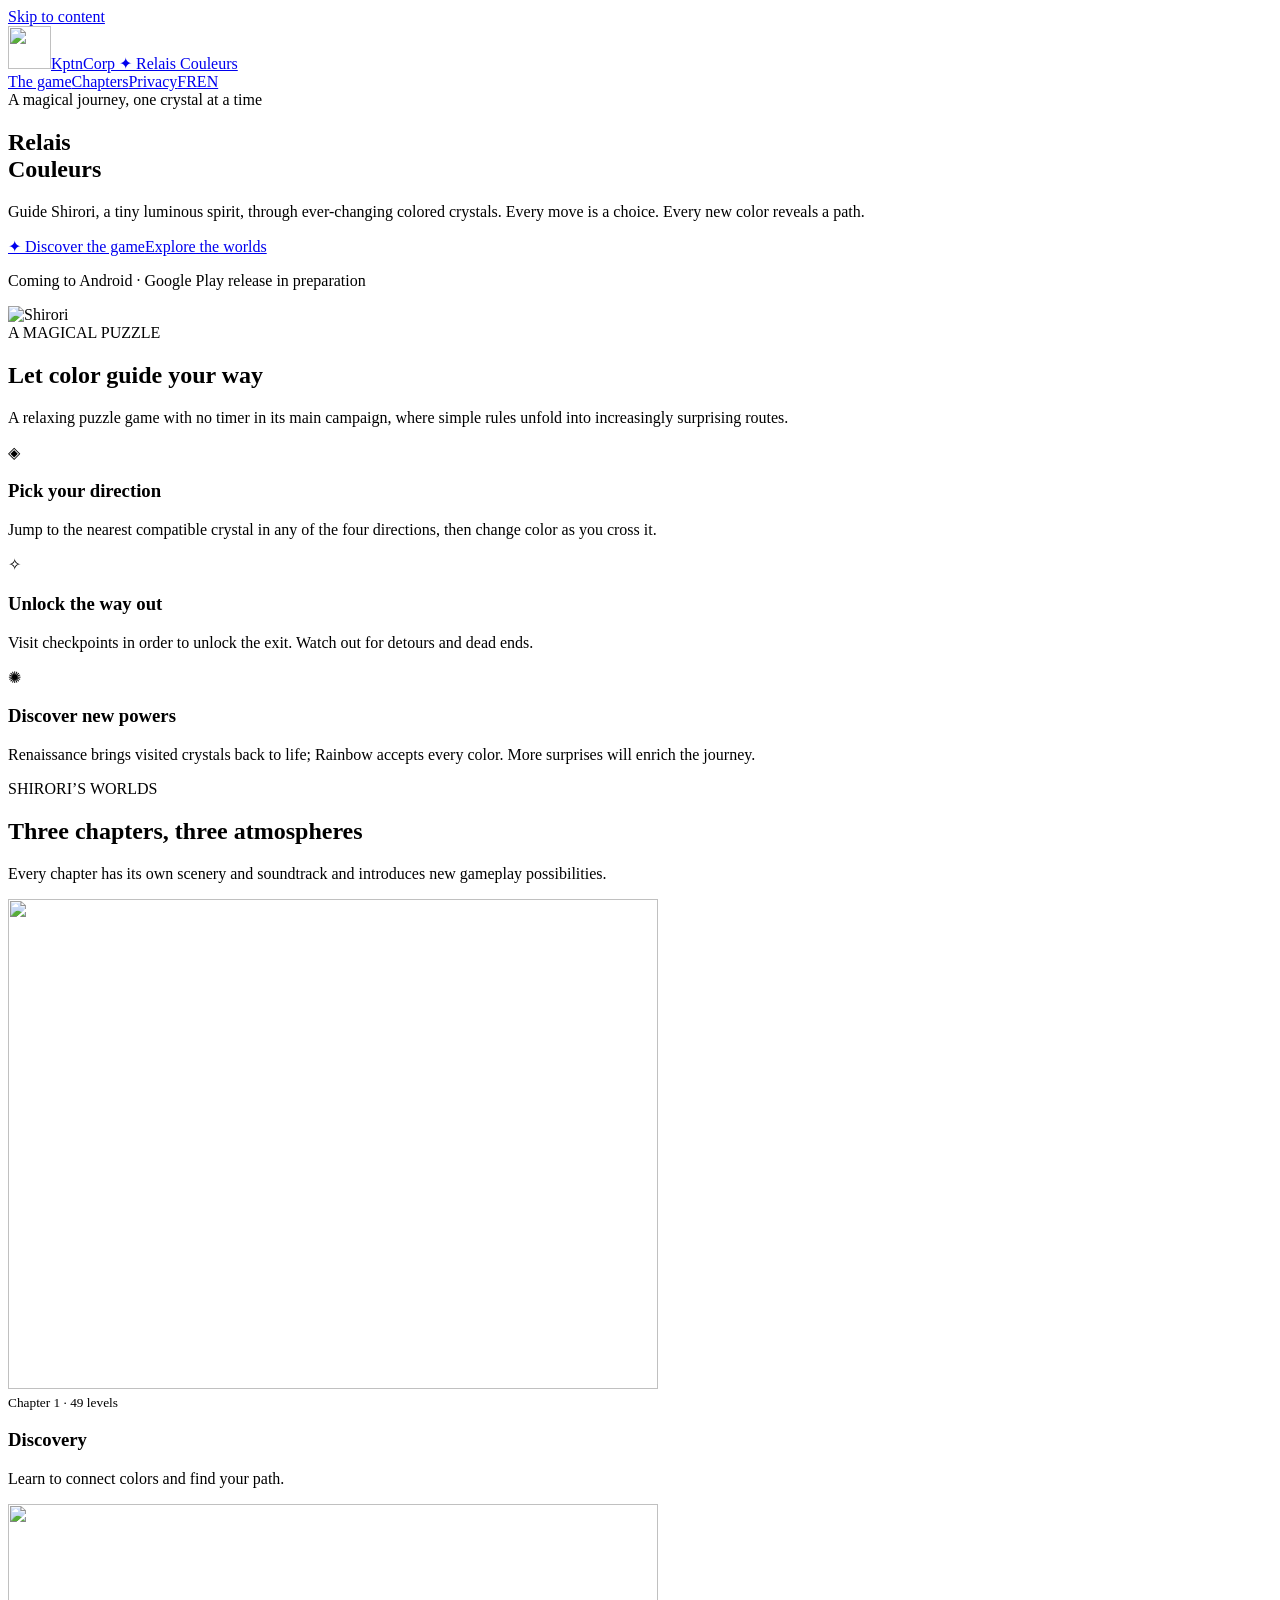
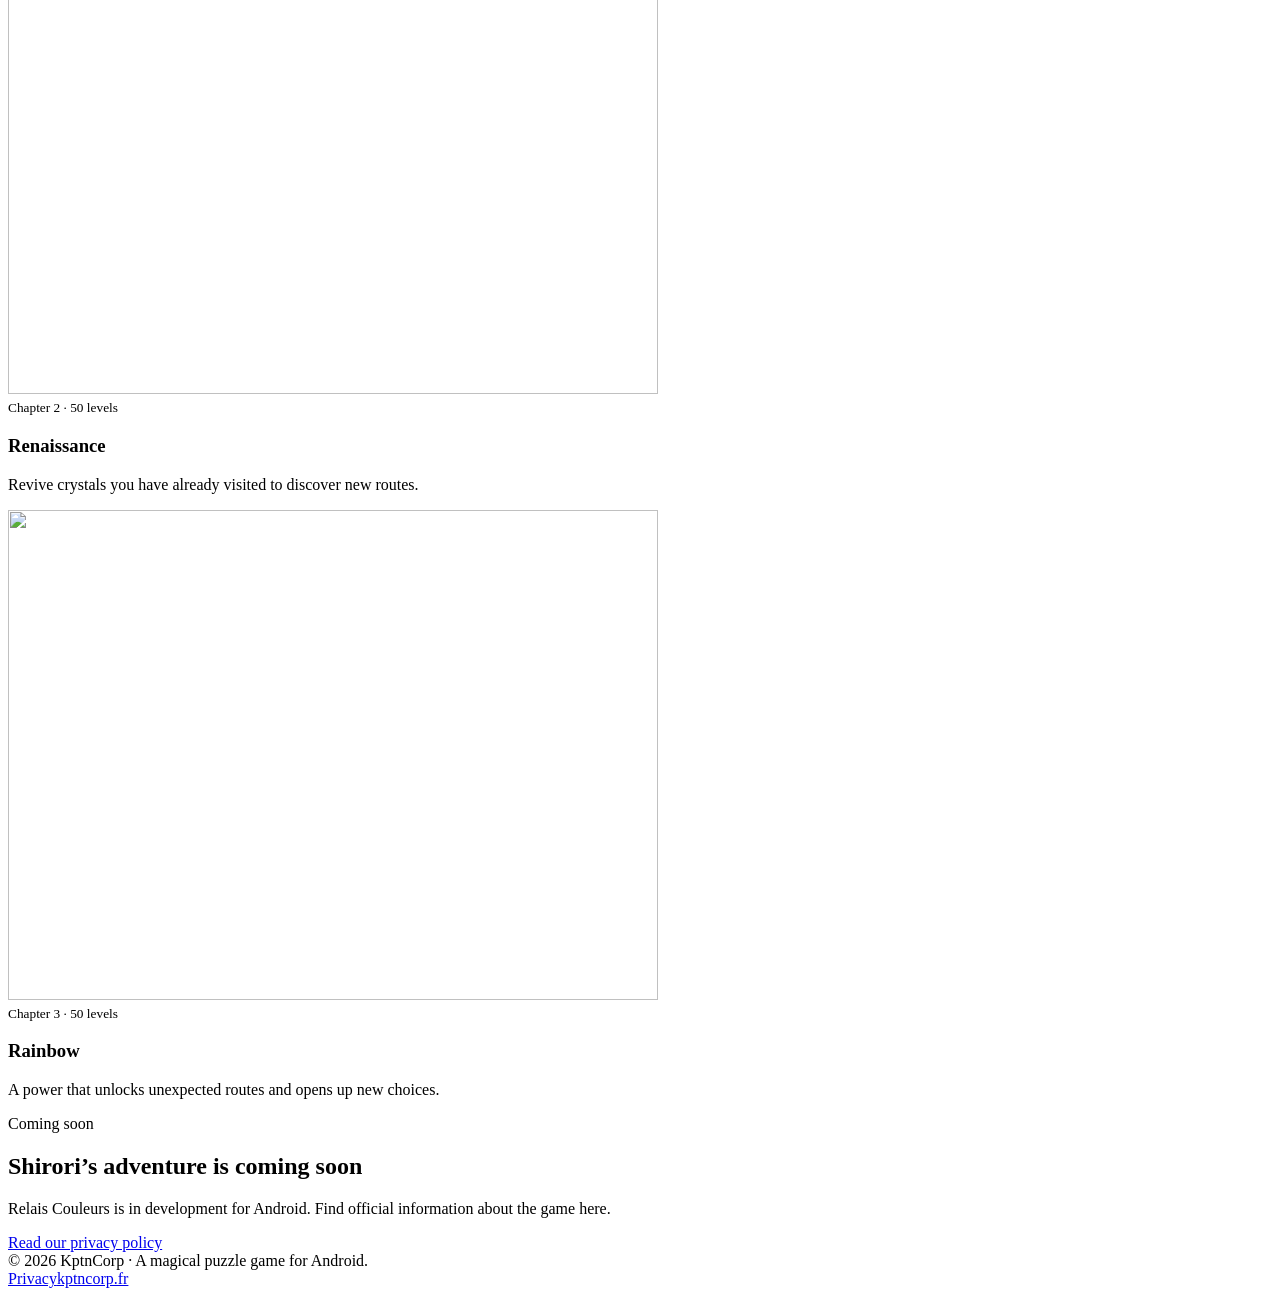
==== en/index.html @ 70d1f200 "first version 1ière version du site" ====
<!doctype html><html lang="en"><head><meta charset="utf-8"><meta name="viewport" content="width=device-width, initial-scale=1"><meta name="theme-color" content="#071525"><meta name="description" content="Guide Shirori, a tiny luminous spirit, through ever-changing colored crystals. Every move is a choice. Every new color reveals a path."><title>Relais Couleurs — Shirori’s Journey</title><link rel="icon" href="/relais-couleurs/assets/icon.png"><link rel="stylesheet" href="/relais-couleurs/style.css"><link rel="canonical" href="https://kptncorp.fr/relais-couleurs/en/"><link rel="alternate" hreflang="fr" href="https://kptncorp.fr/relais-couleurs/fr/"><link rel="alternate" hreflang="en" href="https://kptncorp.fr/relais-couleurs/en/"><link rel="alternate" hreflang="x-default" href="https://kptncorp.fr/relais-couleurs/"></head><body><a class="skip" href="#content">Skip to content</a><header class="container topbar"><a class="brand" href="/relais-couleurs/en/"><img src="/relais-couleurs/assets/icon.png" alt="" width="43" height="43">KptnCorp <span aria-hidden="true">✦</span> Relais Couleurs</a><nav class="nav" aria-label="Main navigation"><a href="/relais-couleurs/en/#game">The game</a><a href="/relais-couleurs/en/#chapters">Chapters</a><a href="/relais-couleurs/en/privacy.html">Privacy</a><span class="lang" aria-label="Language"><a href="/relais-couleurs/fr/" class="" lang="fr" >FR</a><a href="/relais-couleurs/en/" class="selected" lang="en" aria-current="page">EN</a></span></nav></header><main id="content"><section class="container hero"><div class="hero-text"><span class="eyebrow">A magical journey, one crystal at a time</span><h1>Relais<br>Couleurs</h1><p class="lead">Guide Shirori, a tiny luminous spirit, through ever-changing colored crystals. Every move is a choice. Every new color reveals a path.</p><div class="hero-actions"><a class="button" href="#game">✦ Discover the game</a><a class="button secondary" href="#chapters">Explore the worlds</a></div><p class="note">Coming to Android · Google Play release in preparation</p></div><div class="hero-figure"><img src="/relais-couleurs/assets/shirori.webp" alt="Shirori" width="960" height="640"></div></section><div class="container rule"></div><section class="container section" id="game"><div class="section-head"><span class="eyebrow">A MAGICAL PUZZLE</span><h2>Let color guide your way</h2><p>A relaxing puzzle game with no timer in its main campaign, where simple rules unfold into increasingly surprising routes.</p></div><div class="features"><article class="feature"><span class="symbol" aria-hidden="true">◈</span><h3>Pick your direction</h3><p>Jump to the nearest compatible crystal in any of the four directions, then change color as you cross it.</p></article><article class="feature"><span class="symbol" aria-hidden="true">✧</span><h3>Unlock the way out</h3><p>Visit checkpoints in order to unlock the exit. Watch out for detours and dead ends.</p></article><article class="feature"><span class="symbol" aria-hidden="true">✺</span><h3>Discover new powers</h3><p>Renaissance brings visited crystals back to life; Rainbow accepts every color. More surprises will enrich the journey.</p></article></div></section><section class="container section" id="chapters"><div class="section-head"><span class="eyebrow">SHIRORI’S WORLDS</span><h2>Three chapters, three atmospheres</h2><p>Every chapter has its own scenery and soundtrack and introduces new gameplay possibilities.</p></div><div class="chapters"><article class="chapter"><img loading="lazy" src="/relais-couleurs/assets/thumb1.webp" alt="" width="650" height="490"><div class="chapter-content"><small>Chapter 1 · 49 levels</small><h3>Discovery</h3><p>Learn to connect colors and find your path.</p></div></article><article class="chapter"><img loading="lazy" src="/relais-couleurs/assets/thumb2.webp" alt="" width="650" height="490"><div class="chapter-content"><small>Chapter 2 · 50 levels</small><h3>Renaissance</h3><p>Revive crystals you have already visited to discover new routes.</p></div></article><article class="chapter"><img loading="lazy" src="/relais-couleurs/assets/thumb3.webp" alt="" width="650" height="490"><div class="chapter-content"><small>Chapter 3 · 50 levels</small><h3>Rainbow</h3><p>A power that unlocks unexpected routes and opens up new choices.</p></div></article></div></section><section class="container section"><div class="cta"><span class="eyebrow">Coming soon</span><h2>Shirori’s adventure is coming soon</h2><p>Relais Couleurs is in development for Android. Find official information about the game here.</p><a class="button secondary" href="/relais-couleurs/en/privacy.html">Read our privacy policy</a></div></section></main><footer class="footer"><div class="container footer-inner"><span>© 2026 KptnCorp · A magical puzzle game for Android.</span><div><a href="/relais-couleurs/en/privacy.html">Privacy</a><a href="https://kptncorp.fr/">kptncorp.fr</a></div></div></footer></body></html>
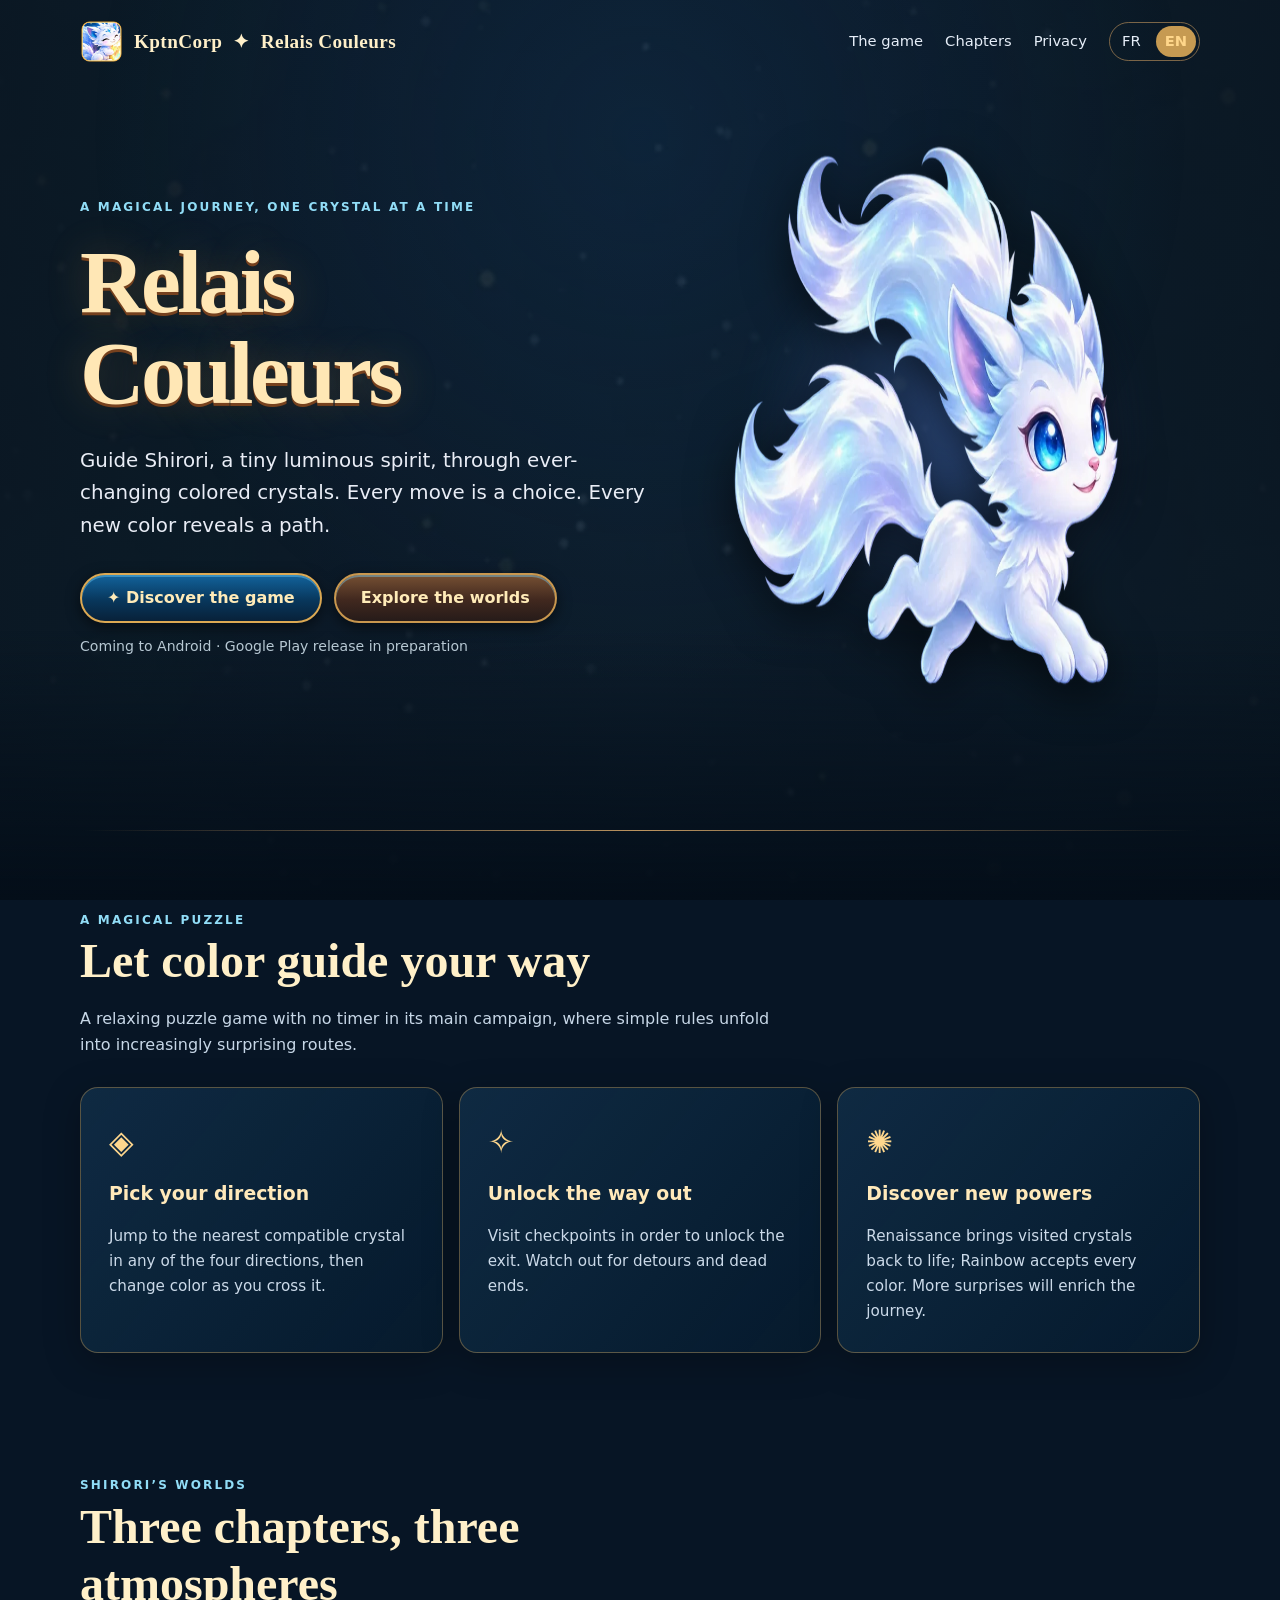
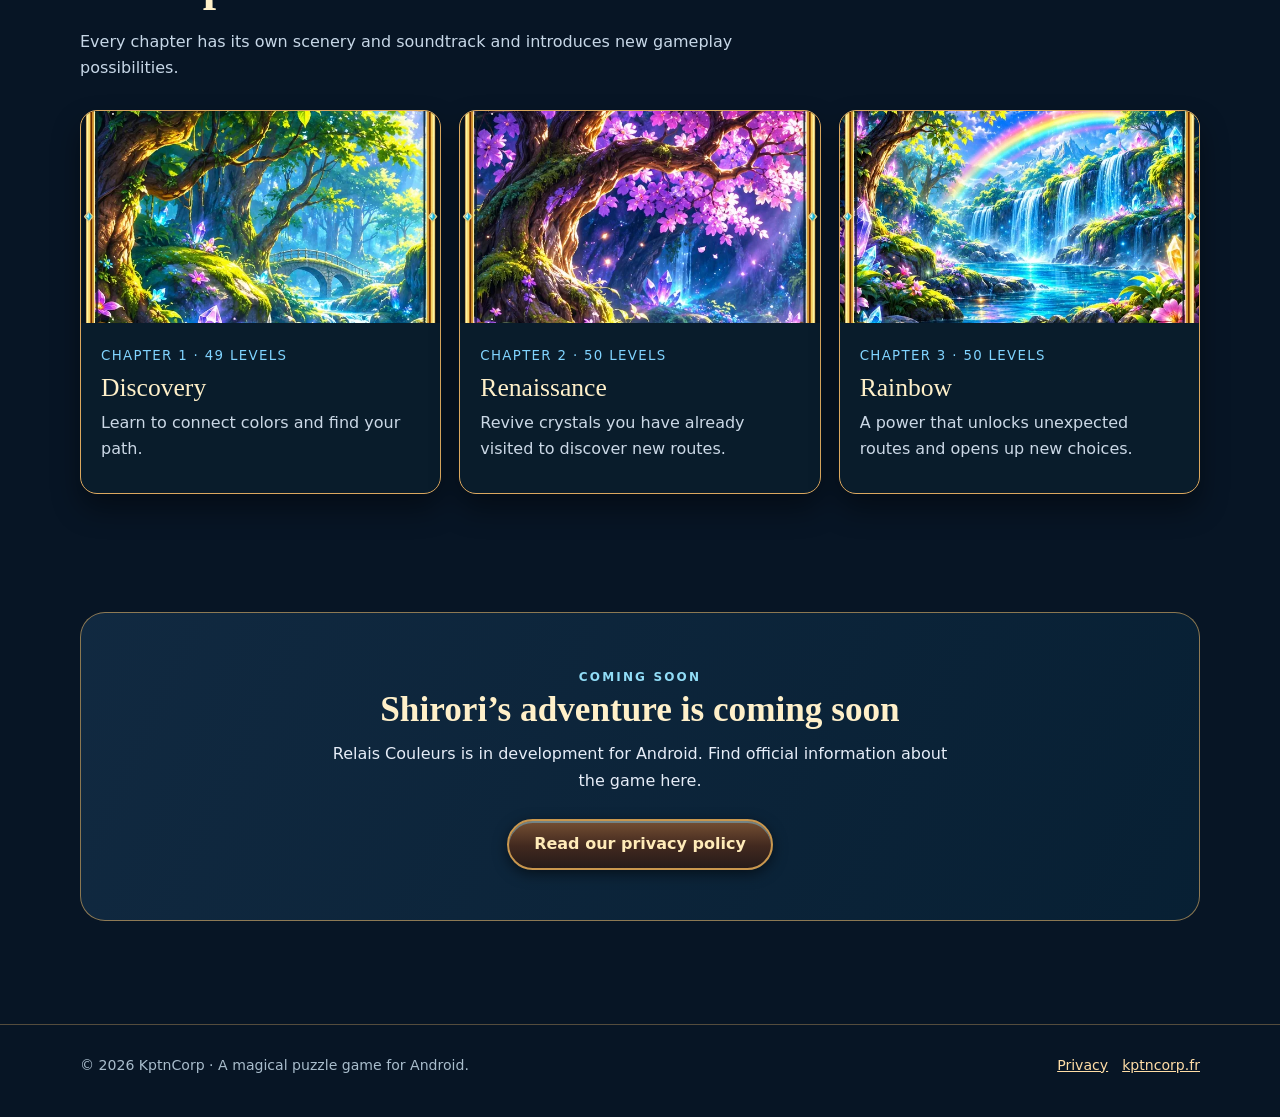
==== commit 001f23bc: "Modif pour GitHub" ====
--- a/en/index.html
+++ b/en/index.html
@@ -1 +1 @@
-<!doctype html><html lang="en"><head><meta charset="utf-8"><meta name="viewport" content="width=device-width, initial-scale=1"><meta name="theme-color" content="#071525"><meta name="description" content="Guide Shirori, a tiny luminous spirit, through ever-changing colored crystals. Every move is a choice. Every new color reveals a path."><title>Relais Couleurs — Shirori’s Journey</title><link rel="icon" href="/relais-couleurs/assets/icon.png"><link rel="stylesheet" href="/relais-couleurs/style.css"><link rel="canonical" href="https://kptncorp.fr/relais-couleurs/en/"><link rel="alternate" hreflang="fr" href="https://kptncorp.fr/relais-couleurs/fr/"><link rel="alternate" hreflang="en" href="https://kptncorp.fr/relais-couleurs/en/"><link rel="alternate" hreflang="x-default" href="https://kptncorp.fr/relais-couleurs/"></head><body><a class="skip" href="#content">Skip to content</a><header class="container topbar"><a class="brand" href="/relais-couleurs/en/"><img src="/relais-couleurs/assets/icon.png" alt="" width="43" height="43">KptnCorp <span aria-hidden="true">✦</span> Relais Couleurs</a><nav class="nav" aria-label="Main navigation"><a href="/relais-couleurs/en/#game">The game</a><a href="/relais-couleurs/en/#chapters">Chapters</a><a href="/relais-couleurs/en/privacy.html">Privacy</a><span class="lang" aria-label="Language"><a href="/relais-couleurs/fr/" class="" lang="fr" >FR</a><a href="/relais-couleurs/en/" class="selected" lang="en" aria-current="page">EN</a></span></nav></header><main id="content"><section class="container hero"><div class="hero-text"><span class="eyebrow">A magical journey, one crystal at a time</span><h1>Relais<br>Couleurs</h1><p class="lead">Guide Shirori, a tiny luminous spirit, through ever-changing colored crystals. Every move is a choice. Every new color reveals a path.</p><div class="hero-actions"><a class="button" href="#game">✦ Discover the game</a><a class="button secondary" href="#chapters">Explore the worlds</a></div><p class="note">Coming to Android · Google Play release in preparation</p></div><div class="hero-figure"><img src="/relais-couleurs/assets/shirori.webp" alt="Shirori" width="960" height="640"></div></section><div class="container rule"></div><section class="container section" id="game"><div class="section-head"><span class="eyebrow">A MAGICAL PUZZLE</span><h2>Let color guide your way</h2><p>A relaxing puzzle game with no timer in its main campaign, where simple rules unfold into increasingly surprising routes.</p></div><div class="features"><article class="feature"><span class="symbol" aria-hidden="true">◈</span><h3>Pick your direction</h3><p>Jump to the nearest compatible crystal in any of the four directions, then change color as you cross it.</p></article><article class="feature"><span class="symbol" aria-hidden="true">✧</span><h3>Unlock the way out</h3><p>Visit checkpoints in order to unlock the exit. Watch out for detours and dead ends.</p></article><article class="feature"><span class="symbol" aria-hidden="true">✺</span><h3>Discover new powers</h3><p>Renaissance brings visited crystals back to life; Rainbow accepts every color. More surprises will enrich the journey.</p></article></div></section><section class="container section" id="chapters"><div class="section-head"><span class="eyebrow">SHIRORI’S WORLDS</span><h2>Three chapters, three atmospheres</h2><p>Every chapter has its own scenery and soundtrack and introduces new gameplay possibilities.</p></div><div class="chapters"><article class="chapter"><img loading="lazy" src="/relais-couleurs/assets/thumb1.webp" alt="" width="650" height="490"><div class="chapter-content"><small>Chapter 1 · 49 levels</small><h3>Discovery</h3><p>Learn to connect colors and find your path.</p></div></article><article class="chapter"><img loading="lazy" src="/relais-couleurs/assets/thumb2.webp" alt="" width="650" height="490"><div class="chapter-content"><small>Chapter 2 · 50 levels</small><h3>Renaissance</h3><p>Revive crystals you have already visited to discover new routes.</p></div></article><article class="chapter"><img loading="lazy" src="/relais-couleurs/assets/thumb3.webp" alt="" width="650" height="490"><div class="chapter-content"><small>Chapter 3 · 50 levels</small><h3>Rainbow</h3><p>A power that unlocks unexpected routes and opens up new choices.</p></div></article></div></section><section class="container section"><div class="cta"><span class="eyebrow">Coming soon</span><h2>Shirori’s adventure is coming soon</h2><p>Relais Couleurs is in development for Android. Find official information about the game here.</p><a class="button secondary" href="/relais-couleurs/en/privacy.html">Read our privacy policy</a></div></section></main><footer class="footer"><div class="container footer-inner"><span>© 2026 KptnCorp · A magical puzzle game for Android.</span><div><a href="/relais-couleurs/en/privacy.html">Privacy</a><a href="https://kptncorp.fr/">kptncorp.fr</a></div></div></footer></body></html>+<!doctype html><html lang="en"><head><meta charset="utf-8"><meta name="viewport" content="width=device-width, initial-scale=1"><meta name="theme-color" content="#071525"><meta name="description" content="Guide Shirori, a tiny luminous spirit, through ever-changing colored crystals. Every move is a choice. Every new color reveals a path."><title>Relais Couleurs — Shirori’s Journey</title><link rel="icon" href="/assets/icon.png"><link rel="stylesheet" href="/style.css"><link rel="canonical" href="https://relais-couleurs.kptncorp.fr/en/"><link rel="alternate" hreflang="fr" href="https://relais-couleurs.kptncorp.fr/fr/"><link rel="alternate" hreflang="en" href="https://relais-couleurs.kptncorp.fr/en/"><link rel="alternate" hreflang="x-default" href="https://relais-couleurs.kptncorp.fr/"></head><body><a class="skip" href="#content">Skip to content</a><header class="container topbar"><a class="brand" href="/en/"><img src="/assets/icon.png" alt="" width="43" height="43">KptnCorp <span aria-hidden="true">✦</span> Relais Couleurs</a><nav class="nav" aria-label="Main navigation"><a href="/en/#game">The game</a><a href="/en/#chapters">Chapters</a><a href="/en/privacy.html">Privacy</a><span class="lang" aria-label="Language"><a href="/fr/" class="" lang="fr" >FR</a><a href="/en/" class="selected" lang="en" aria-current="page">EN</a></span></nav></header><main id="content"><section class="container hero"><div class="hero-text"><span class="eyebrow">A magical journey, one crystal at a time</span><h1>Relais<br>Couleurs</h1><p class="lead">Guide Shirori, a tiny luminous spirit, through ever-changing colored crystals. Every move is a choice. Every new color reveals a path.</p><div class="hero-actions"><a class="button" href="#game">✦ Discover the game</a><a class="button secondary" href="#chapters">Explore the worlds</a></div><p class="note">Coming to Android · Google Play release in preparation</p></div><div class="hero-figure"><img src="/assets/shirori.webp" alt="Shirori" width="960" height="640"></div></section><div class="container rule"></div><section class="container section" id="game"><div class="section-head"><span class="eyebrow">A MAGICAL PUZZLE</span><h2>Let color guide your way</h2><p>A relaxing puzzle game with no timer in its main campaign, where simple rules unfold into increasingly surprising routes.</p></div><div class="features"><article class="feature"><span class="symbol" aria-hidden="true">◈</span><h3>Pick your direction</h3><p>Jump to the nearest compatible crystal in any of the four directions, then change color as you cross it.</p></article><article class="feature"><span class="symbol" aria-hidden="true">✧</span><h3>Unlock the way out</h3><p>Visit checkpoints in order to unlock the exit. Watch out for detours and dead ends.</p></article><article class="feature"><span class="symbol" aria-hidden="true">✺</span><h3>Discover new powers</h3><p>Renaissance brings visited crystals back to life; Rainbow accepts every color. More surprises will enrich the journey.</p></article></div></section><section class="container section" id="chapters"><div class="section-head"><span class="eyebrow">SHIRORI’S WORLDS</span><h2>Three chapters, three atmospheres</h2><p>Every chapter has its own scenery and soundtrack and introduces new gameplay possibilities.</p></div><div class="chapters"><article class="chapter"><img loading="lazy" src="/assets/thumb1.webp" alt="" width="650" height="490"><div class="chapter-content"><small>Chapter 1 · 49 levels</small><h3>Discovery</h3><p>Learn to connect colors and find your path.</p></div></article><article class="chapter"><img loading="lazy" src="/assets/thumb2.webp" alt="" width="650" height="490"><div class="chapter-content"><small>Chapter 2 · 50 levels</small><h3>Renaissance</h3><p>Revive crystals you have already visited to discover new routes.</p></div></article><article class="chapter"><img loading="lazy" src="/assets/thumb3.webp" alt="" width="650" height="490"><div class="chapter-content"><small>Chapter 3 · 50 levels</small><h3>Rainbow</h3><p>A power that unlocks unexpected routes and opens up new choices.</p></div></article></div></section><section class="container section"><div class="cta"><span class="eyebrow">Coming soon</span><h2>Shirori’s adventure is coming soon</h2><p>Relais Couleurs is in development for Android. Find official information about the game here.</p><a class="button secondary" href="/en/privacy.html">Read our privacy policy</a></div></section></main><footer class="footer"><div class="container footer-inner"><span>© 2026 KptnCorp · A magical puzzle game for Android.</span><div><a href="/en/privacy.html">Privacy</a><a href="https://kptncorp.fr/">kptncorp.fr</a></div></div></footer></body></html>
--- a/style.css
+++ b/style.css
@@ -0,0 +1,3 @@
+
+:root{color-scheme:dark;--ivory:#fff0c9;--text:#e6edf8;--gold:#eebf66;--ink:#071525;--panel:#081f33;--glow:#58d4ff}*{box-sizing:border-box}html{scroll-behavior:smooth}body{margin:0;background:#071525;color:var(--text);font:16px/1.65 system-ui,-apple-system,Segoe UI,Roboto,sans-serif}a{color:inherit}a:focus-visible,button:focus-visible{outline:3px solid #7ae0ff;outline-offset:3px}body:before{content:'';position:fixed;inset:0;z-index:-2;background:linear-gradient(90deg,#071525ef,#071525bf,#071525ef),url('assets/discovery.webp') center/cover no-repeat;filter:saturate(.8)}body:after{content:'';position:fixed;inset:0;z-index:-1;background:radial-gradient(circle at 50% 15%,#123b6444,transparent 55%),linear-gradient(to bottom,transparent 70%,#040e19)}.container{width:min(1120px,calc(100% - 36px));margin:auto}.topbar{display:flex;justify-content:space-between;align-items:center;gap:20px;padding:20px 0}.brand{display:flex;align-items:center;gap:11px;text-decoration:none;font-family:Georgia,serif;font-size:1.2rem;font-weight:bold;color:var(--ivory);letter-spacing:.02em}.brand img{height:43px;width:43px;border-radius:12px}.nav{display:flex;align-items:center;gap:22px;flex-wrap:wrap}.nav a{font-size:.92rem;text-decoration:none;color:#e6eef8}.nav a:hover,.nav a[aria-current=page]{color:#ffd68a}.lang{display:flex;gap:6px;border:1px solid #b48c59aa;border-radius:60px;padding:3px}.lang a{padding:3px 9px;border-radius:40px}.lang .selected{background:#c69a52;color:#071525;font-weight:800}.hero{min-height:610px;display:grid;grid-template-columns:1.08fr .92fr;align-items:center;gap:20px;padding:30px 0 65px}.eyebrow{color:#91ddf7;letter-spacing:.18em;text-transform:uppercase;font-weight:750;font-size:.75rem}.hero h1,.page-title{font-family:Georgia,serif;font-size:clamp(3.4rem,7vw,6.2rem);line-height:1.02;color:#ffe7b5;text-shadow:0 3px 0 #76411e,0 0 42px #d19b403d;letter-spacing:-.04em;margin:16px 0 26px}.hero p.lead{font-size:1.24rem;color:#e9edf6;max-width:570px}.hero-figure{position:relative;display:grid;place-items:center;min-height:420px}.hero-figure:before{content:'';position:absolute;inset:15%;border-radius:50%;background:radial-gradient(circle,#5c90fa6f,transparent 68%);filter:blur(24px)}.hero-figure img{position:relative;max-width:100%;width:610px;filter:drop-shadow(0 12px 23px #0009);animation:bob 6s ease-in-out infinite}@keyframes bob{50%{transform:translateY(-11px)}}.hero-actions{display:flex;gap:12px;flex-wrap:wrap;margin-top:30px}.button{display:inline-flex;align-items:center;justify-content:center;gap:10px;min-height:48px;padding:10px 25px;border-radius:99px;text-decoration:none;border:2px solid #dca953;background:linear-gradient(#12639c,#08375c 55%,#082139);color:#ffebb8;font-weight:750;box-shadow:inset 0 2px #77d5ff66,0 4px 14px #0008}.button.secondary{background:linear-gradient(#765033,#42291f 53%,#261b19);border-color:#c9974e}.button:hover{filter:brightness(1.16)}.note{color:#b7c8d3;font-size:.88rem;margin-top:12px}.section{padding:40px 0 78px}.section-head{max-width:700px;margin-bottom:28px}.section h2,.page-title.sm{font-family:Georgia,serif;color:var(--ivory);font-size:clamp(2rem,4vw,3rem);margin:0 0 12px;line-height:1.2}.section-head p{color:#c7d7e7}.rule{height:1px;background:linear-gradient(to right,transparent,#bc945f,transparent);margin:12px auto 35px}.features{display:grid;grid-template-columns:repeat(3,1fr);gap:16px}.feature{padding:28px;border:1px solid #bb975672;background:linear-gradient(130deg,#102c45ed,#061b2ed9);border-radius:18px;box-shadow:0 9px 36px #0004}.feature .symbol{font-size:2rem;color:#ffd78d}.feature h3{margin:9px 0;color:#ffe9ba;font-size:1.18rem}.feature p{color:#cbdae9;font-size:.95rem;margin-bottom:0}.chapters{display:grid;grid-template-columns:repeat(3,1fr);gap:18px}.chapter{overflow:hidden;border:1.5px solid #dba85f;border-radius:17px;background:#091c2b;box-shadow:0 15px 28px #0006}.chapter img{display:block;width:100%;height:212px;object-fit:cover}.chapter-content{padding:19px 20px 23px}.chapter-content small{color:#80d4ff;text-transform:uppercase;letter-spacing:.1em}.chapter h3{font:1.6rem Georgia,serif;color:var(--ivory);margin:5px 0}.chapter p{color:#cbd8e6;margin:7px 0}.cta{padding:50px;border:1px solid #d5aa61a3;border-radius:25px;background:linear-gradient(115deg,#122b43ee,#082135ee);text-align:center}.cta h2{font-family:Georgia,serif;font-size:2.2rem;color:var(--ivory);margin:0 0 10px}.cta p{max-width:630px;margin:0 auto 25px}.footer{border-top:1px solid #bb965e6e;margin-top:25px;padding:29px 0 40px;color:#a9bdcc;font-size:.88rem}.footer-inner{display:flex;justify-content:space-between;gap:12px;flex-wrap:wrap}.footer a{color:#ffdda6;margin-left:14px}.legal-wrap{max-width:840px;margin:32px auto 90px;background:#081c2bea;border:1px solid #a58b6177;border-radius:18px;padding:clamp(20px,5vw,56px)}.legal-wrap h1{font-family:Georgia,serif;font-size:clamp(2rem,5vw,3rem);color:var(--ivory);line-height:1.13}.legal-wrap h2{color:var(--ivory);margin-top:34px;font-size:1.3rem}.legal-wrap p,.legal-wrap li{color:#d0dce9}.legal-wrap a{color:#9bdfff}.warning{border-left:3px solid #e6af68;background:#392c234d;padding:12px 16px;border-radius:6px}.notice{display:inline-block;border:1px solid #bfa15f;border-radius:99px;font-size:.8rem;padding:4px 12px;color:#ffe7b8}.skip{position:absolute;left:-9999px;top:10px;background:#fff;color:#000}.skip:focus{left:10px;z-index:200}@media(max-width:800px){.topbar{align-items:flex-start}.nav{gap:10px;justify-content:flex-end}.nav a{font-size:.84rem}.hero{grid-template-columns:1fr;min-height:unset;gap:0;padding:40px 0 60px}.hero-figure{grid-row:1;min-height:200px}.hero-figure img{width:min(380px,90%)}.hero-text{text-align:center}.hero p.lead{margin:auto}.hero-actions{justify-content:center}.features,.chapters{grid-template-columns:1fr}.chapter{display:grid;grid-template-columns:40% 60%}.chapter img{height:100%;min-height:180px}.cta{padding:30px 20px}}@media(max-width:500px){.topbar{flex-wrap:wrap}.nav{justify-content:flex-start}.brand{font-size:1rem}.hero h1{font-size:3.3rem}.chapter{grid-template-columns:1fr}.chapter img{height:190px}.section{padding-bottom:50px}}
+@media(prefers-reduced-motion:reduce){*,*:before,*:after{animation:none!important;scroll-behavior:auto!important}}
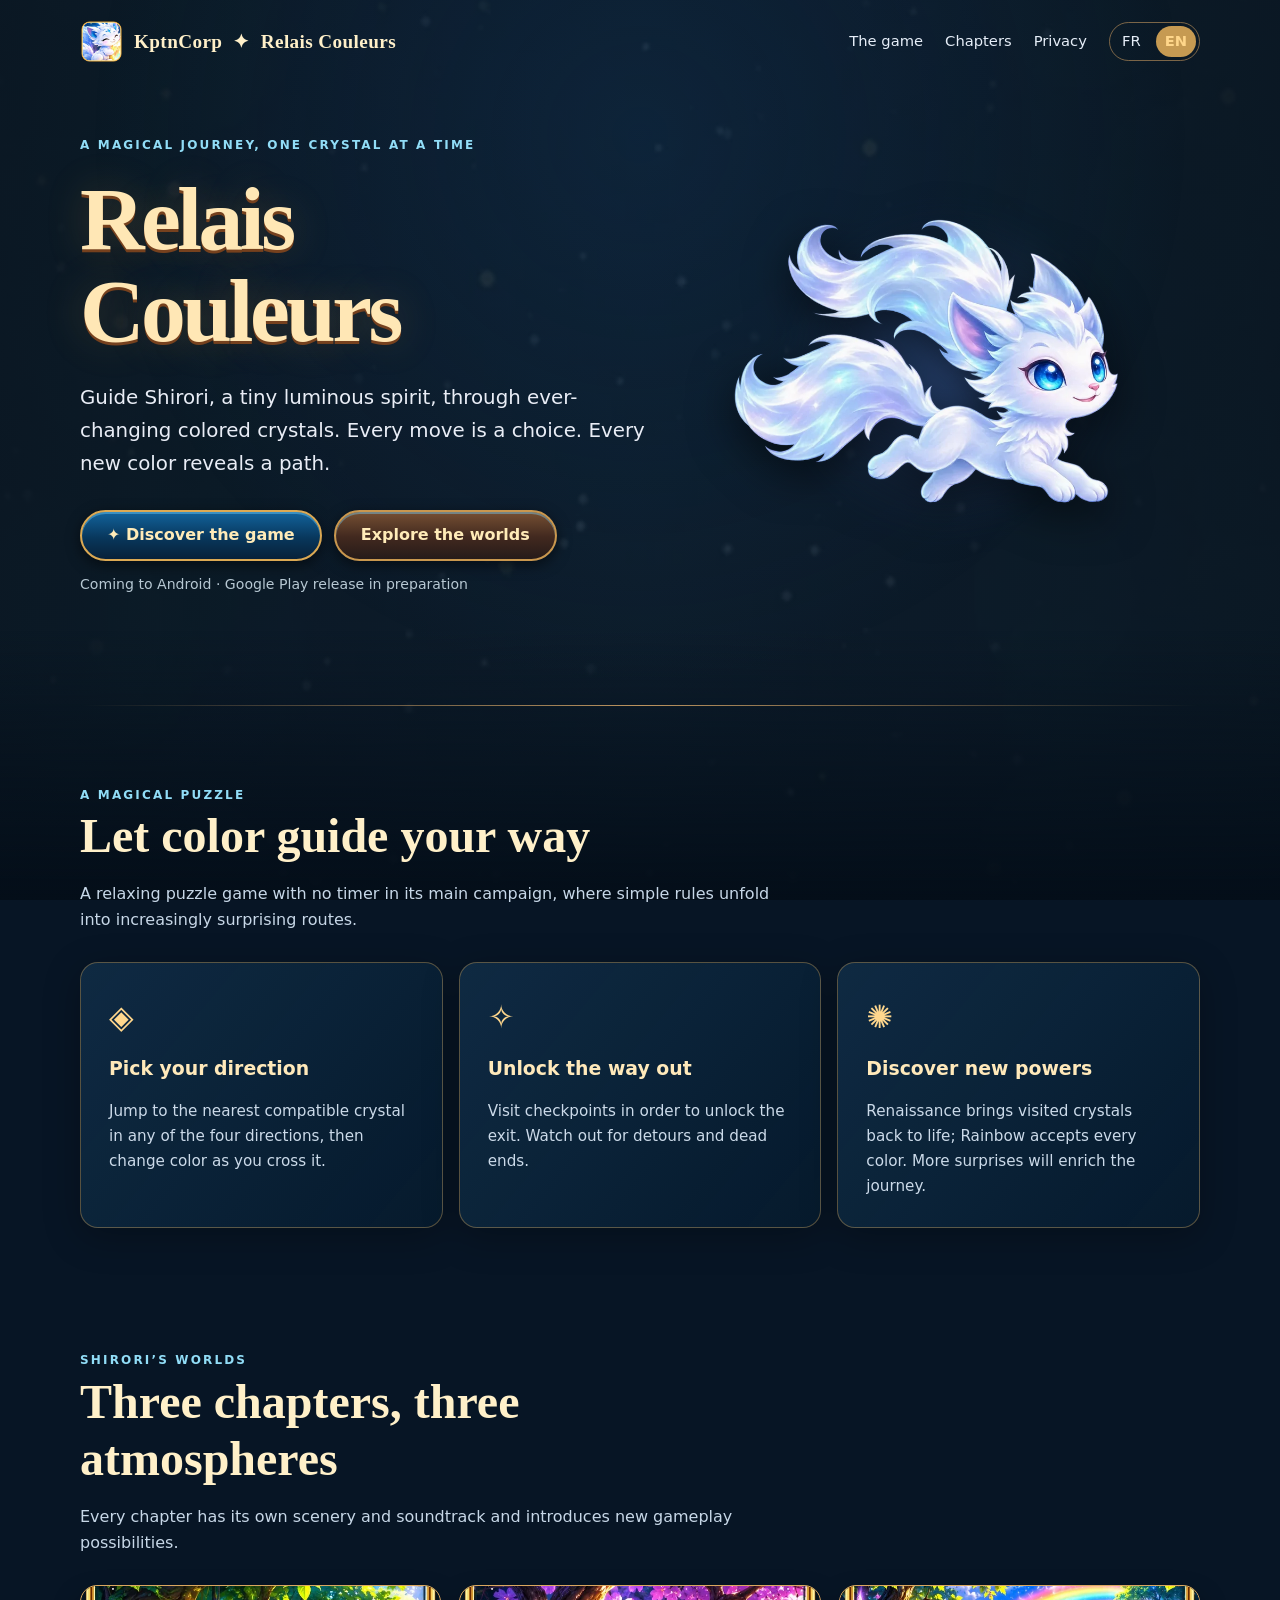
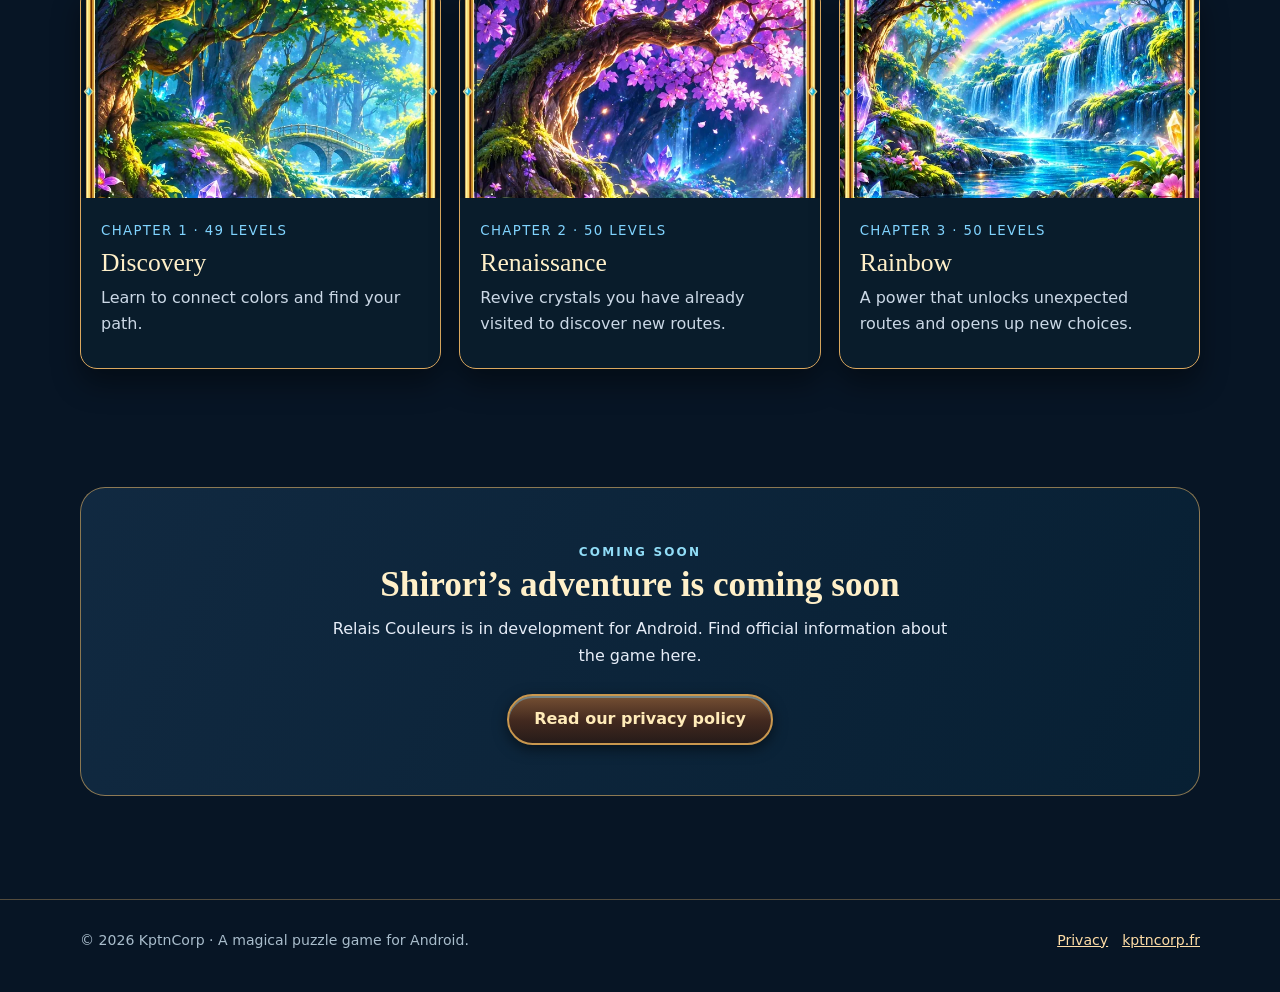
==== commit 574c55d7: "Réglage de Shirori Suppression de la hauteur prédéfinie" ====
--- a/en/index.html
+++ b/en/index.html
@@ -1 +1 @@
-<!doctype html><html lang="en"><head><meta charset="utf-8"><meta name="viewport" content="width=device-width, initial-scale=1"><meta name="theme-color" content="#071525"><meta name="description" content="Guide Shirori, a tiny luminous spirit, through ever-changing colored crystals. Every move is a choice. Every new color reveals a path."><title>Relais Couleurs — Shirori’s Journey</title><link rel="icon" href="/assets/icon.png"><link rel="stylesheet" href="/style.css"><link rel="canonical" href="https://relais-couleurs.kptncorp.fr/en/"><link rel="alternate" hreflang="fr" href="https://relais-couleurs.kptncorp.fr/fr/"><link rel="alternate" hreflang="en" href="https://relais-couleurs.kptncorp.fr/en/"><link rel="alternate" hreflang="x-default" href="https://relais-couleurs.kptncorp.fr/"></head><body><a class="skip" href="#content">Skip to content</a><header class="container topbar"><a class="brand" href="/en/"><img src="/assets/icon.png" alt="" width="43" height="43">KptnCorp <span aria-hidden="true">✦</span> Relais Couleurs</a><nav class="nav" aria-label="Main navigation"><a href="/en/#game">The game</a><a href="/en/#chapters">Chapters</a><a href="/en/privacy.html">Privacy</a><span class="lang" aria-label="Language"><a href="/fr/" class="" lang="fr" >FR</a><a href="/en/" class="selected" lang="en" aria-current="page">EN</a></span></nav></header><main id="content"><section class="container hero"><div class="hero-text"><span class="eyebrow">A magical journey, one crystal at a time</span><h1>Relais<br>Couleurs</h1><p class="lead">Guide Shirori, a tiny luminous spirit, through ever-changing colored crystals. Every move is a choice. Every new color reveals a path.</p><div class="hero-actions"><a class="button" href="#game">✦ Discover the game</a><a class="button secondary" href="#chapters">Explore the worlds</a></div><p class="note">Coming to Android · Google Play release in preparation</p></div><div class="hero-figure"><img src="/assets/shirori.webp" alt="Shirori" width="960" height="640"></div></section><div class="container rule"></div><section class="container section" id="game"><div class="section-head"><span class="eyebrow">A MAGICAL PUZZLE</span><h2>Let color guide your way</h2><p>A relaxing puzzle game with no timer in its main campaign, where simple rules unfold into increasingly surprising routes.</p></div><div class="features"><article class="feature"><span class="symbol" aria-hidden="true">◈</span><h3>Pick your direction</h3><p>Jump to the nearest compatible crystal in any of the four directions, then change color as you cross it.</p></article><article class="feature"><span class="symbol" aria-hidden="true">✧</span><h3>Unlock the way out</h3><p>Visit checkpoints in order to unlock the exit. Watch out for detours and dead ends.</p></article><article class="feature"><span class="symbol" aria-hidden="true">✺</span><h3>Discover new powers</h3><p>Renaissance brings visited crystals back to life; Rainbow accepts every color. More surprises will enrich the journey.</p></article></div></section><section class="container section" id="chapters"><div class="section-head"><span class="eyebrow">SHIRORI’S WORLDS</span><h2>Three chapters, three atmospheres</h2><p>Every chapter has its own scenery and soundtrack and introduces new gameplay possibilities.</p></div><div class="chapters"><article class="chapter"><img loading="lazy" src="/assets/thumb1.webp" alt="" width="650" height="490"><div class="chapter-content"><small>Chapter 1 · 49 levels</small><h3>Discovery</h3><p>Learn to connect colors and find your path.</p></div></article><article class="chapter"><img loading="lazy" src="/assets/thumb2.webp" alt="" width="650" height="490"><div class="chapter-content"><small>Chapter 2 · 50 levels</small><h3>Renaissance</h3><p>Revive crystals you have already visited to discover new routes.</p></div></article><article class="chapter"><img loading="lazy" src="/assets/thumb3.webp" alt="" width="650" height="490"><div class="chapter-content"><small>Chapter 3 · 50 levels</small><h3>Rainbow</h3><p>A power that unlocks unexpected routes and opens up new choices.</p></div></article></div></section><section class="container section"><div class="cta"><span class="eyebrow">Coming soon</span><h2>Shirori’s adventure is coming soon</h2><p>Relais Couleurs is in development for Android. Find official information about the game here.</p><a class="button secondary" href="/en/privacy.html">Read our privacy policy</a></div></section></main><footer class="footer"><div class="container footer-inner"><span>© 2026 KptnCorp · A magical puzzle game for Android.</span><div><a href="/en/privacy.html">Privacy</a><a href="https://kptncorp.fr/">kptncorp.fr</a></div></div></footer></body></html>+<!doctype html><html lang="en"><head><meta charset="utf-8"><meta name="viewport" content="width=device-width, initial-scale=1"><meta name="theme-color" content="#071525"><meta name="description" content="Guide Shirori, a tiny luminous spirit, through ever-changing colored crystals. Every move is a choice. Every new color reveals a path."><title>Relais Couleurs — Shirori’s Journey</title><link rel="icon" href="/assets/icon.png"><link rel="stylesheet" href="/style.css"><link rel="canonical" href="https://relais-couleurs.kptncorp.fr/en/"><link rel="alternate" hreflang="fr" href="https://relais-couleurs.kptncorp.fr/fr/"><link rel="alternate" hreflang="en" href="https://relais-couleurs.kptncorp.fr/en/"><link rel="alternate" hreflang="x-default" href="https://relais-couleurs.kptncorp.fr/"></head><body><a class="skip" href="#content">Skip to content</a><header class="container topbar"><a class="brand" href="/en/"><img src="/assets/icon.png" alt="" width="43" height="43">KptnCorp <span aria-hidden="true">✦</span> Relais Couleurs</a><nav class="nav" aria-label="Main navigation"><a href="/en/#game">The game</a><a href="/en/#chapters">Chapters</a><a href="/en/privacy.html">Privacy</a><span class="lang" aria-label="Language"><a href="/fr/" class="" lang="fr" >FR</a><a href="/en/" class="selected" lang="en" aria-current="page">EN</a></span></nav></header><main id="content"><section class="container hero"><div class="hero-text"><span class="eyebrow">A magical journey, one crystal at a time</span><h1>Relais<br>Couleurs</h1><p class="lead">Guide Shirori, a tiny luminous spirit, through ever-changing colored crystals. Every move is a choice. Every new color reveals a path.</p><div class="hero-actions"><a class="button" href="#game">✦ Discover the game</a><a class="button secondary" href="#chapters">Explore the worlds</a></div><p class="note">Coming to Android · Google Play release in preparation</p></div><div class="hero-figure"><img src="/assets/shirori.webp" alt="Shirori" width="960"></div></section><div class="container rule"></div><section class="container section" id="game"><div class="section-head"><span class="eyebrow">A MAGICAL PUZZLE</span><h2>Let color guide your way</h2><p>A relaxing puzzle game with no timer in its main campaign, where simple rules unfold into increasingly surprising routes.</p></div><div class="features"><article class="feature"><span class="symbol" aria-hidden="true">◈</span><h3>Pick your direction</h3><p>Jump to the nearest compatible crystal in any of the four directions, then change color as you cross it.</p></article><article class="feature"><span class="symbol" aria-hidden="true">✧</span><h3>Unlock the way out</h3><p>Visit checkpoints in order to unlock the exit. Watch out for detours and dead ends.</p></article><article class="feature"><span class="symbol" aria-hidden="true">✺</span><h3>Discover new powers</h3><p>Renaissance brings visited crystals back to life; Rainbow accepts every color. More surprises will enrich the journey.</p></article></div></section><section class="container section" id="chapters"><div class="section-head"><span class="eyebrow">SHIRORI’S WORLDS</span><h2>Three chapters, three atmospheres</h2><p>Every chapter has its own scenery and soundtrack and introduces new gameplay possibilities.</p></div><div class="chapters"><article class="chapter"><img loading="lazy" src="/assets/thumb1.webp" alt="" width="650" height="490"><div class="chapter-content"><small>Chapter 1 · 49 levels</small><h3>Discovery</h3><p>Learn to connect colors and find your path.</p></div></article><article class="chapter"><img loading="lazy" src="/assets/thumb2.webp" alt="" width="650" height="490"><div class="chapter-content"><small>Chapter 2 · 50 levels</small><h3>Renaissance</h3><p>Revive crystals you have already visited to discover new routes.</p></div></article><article class="chapter"><img loading="lazy" src="/assets/thumb3.webp" alt="" width="650" height="490"><div class="chapter-content"><small>Chapter 3 · 50 levels</small><h3>Rainbow</h3><p>A power that unlocks unexpected routes and opens up new choices.</p></div></article></div></section><section class="container section"><div class="cta"><span class="eyebrow">Coming soon</span><h2>Shirori’s adventure is coming soon</h2><p>Relais Couleurs is in development for Android. Find official information about the game here.</p><a class="button secondary" href="/en/privacy.html">Read our privacy policy</a></div></section></main><footer class="footer"><div class="container footer-inner"><span>© 2026 KptnCorp · A magical puzzle game for Android.</span><div><a href="/en/privacy.html">Privacy</a><a href="https://kptncorp.fr/">kptncorp.fr</a></div></div></footer></body></html>
